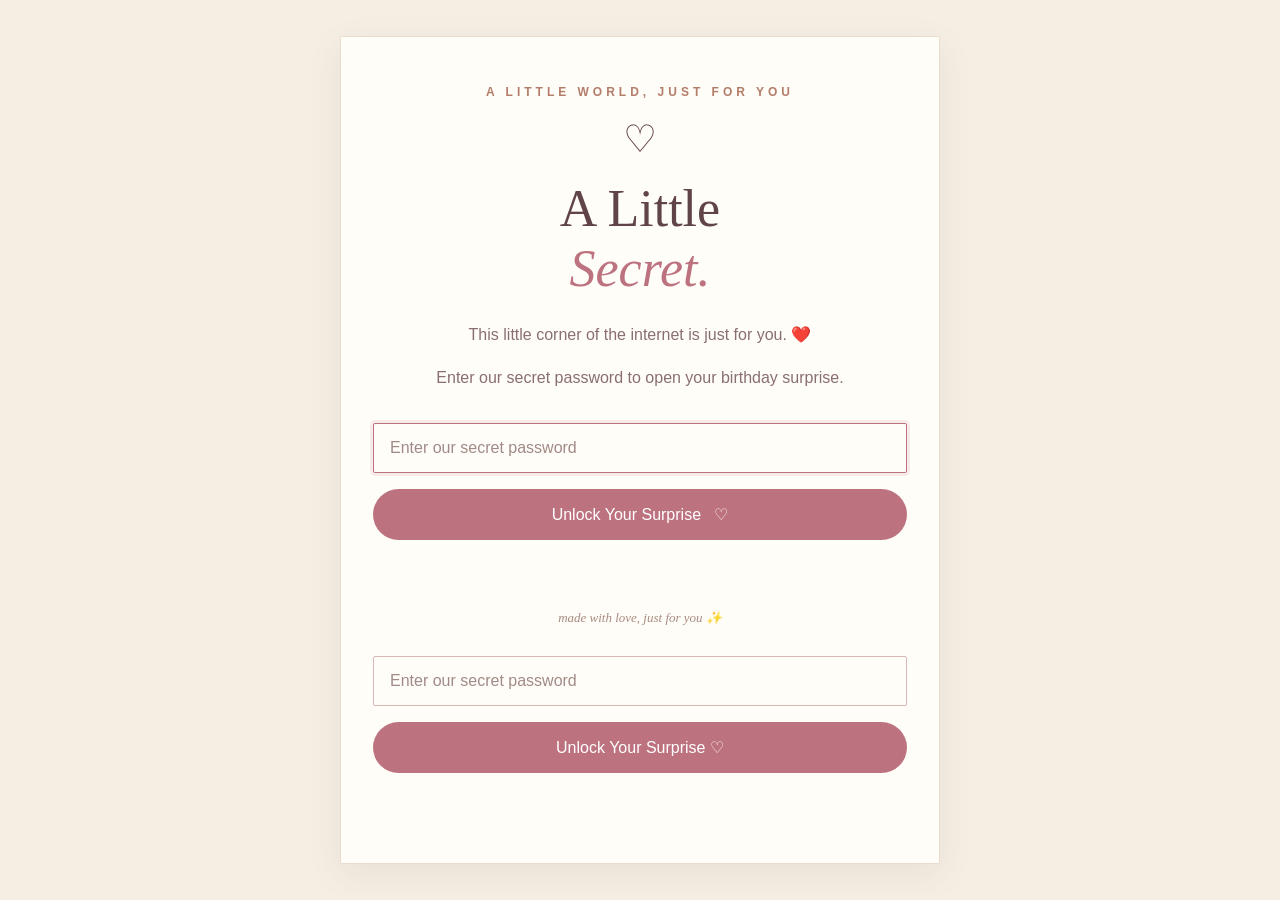
==== public/password.html @ 84b8db9a "Add birthday password protection" ====
<!DOCTYPE html>
<html lang="en">
<head>
  <meta charset="UTF-8">
  <meta name="viewport" content="width=device-width, initial-scale=1.0">

  <title>A Little Secret ❤️</title>

  <style>
    * {
      box-sizing: border-box;
    }

    body {
      margin: 0;
      min-height: 100vh;
      display: flex;
      align-items: center;
      justify-content: center;
      padding: 24px;

      font-family: Georgia, "Times New Roman", serif;
      color: #604448;

      background: #F5EEE2;
    }

    .card {
      width: 100%;
      max-width: 600px;
      padding: 48px 32px;
      text-align: center;

      background: #FFFDF8;
      border: 1px solid #E8DCCE;
      border-radius: 2px;

      box-shadow: 0 10px 35px rgba(96, 68, 72, 0.08);
    }

    .eyebrow {
      margin-bottom: 18px;
      color: #B47D6A;
      font-family: Arial, sans-serif;
      font-size: 12px;
      font-weight: 600;
      letter-spacing: 4px;
      text-transform: uppercase;
    }

    .heart {
      margin-bottom: 18px;
      font-size: 38px;
    }

    h1 {
      margin: 0 0 22px;
      color: #604448;
      font-size: clamp(36px, 8vw, 52px);
      font-weight: normal;
      line-height: 1.15;
    }

    h1 span {
      color: #BD737F;
      font-style: italic;
    }

    p {
      margin: 14px 0;
      color: #896F6D;
      font-family: Arial, sans-serif;
      font-size: 16px;
      line-height: 1.8;
    }

    form {
      margin-top: 30px;
    }

    input {
      display: block;
      width: 100%;
      padding: 15px 16px;

      background: #FFFDF8;
      border: 1px solid #D7B8B4;
      border-radius: 2px;

      color: #604448;
      font-family: Arial, sans-serif;
      font-size: 16px;
      outline: none;

      transition: border-color 0.2s, box-shadow 0.2s;
    }

    input::placeholder {
      color: #A18A85;
    }

    input:focus {
      border-color: #BD737F;
      box-shadow: 0 0 0 3px rgba(189, 115, 127, 0.13);
    }

    button {
      display: block;
      width: 100%;
      margin-top: 16px;
      padding: 16px;

      background: #BD737F;
      border: none;
      border-radius: 40px;

      color: white;
      font-family: Arial, sans-serif;
      font-size: 16px;
      font-weight: 500;

      cursor: pointer;
      transition: background 0.2s, transform 0.2s;
    }

    button:hover {
      background: #A96170;
      transform: translateY(-1px);
    }

    button:focus-visible {
      outline: 2px solid #604448;
      outline-offset: 4px;
    }

    #message {
      min-height: 24px;
      margin-top: 18px;
      color: #A96170;
      font-family: Arial, sans-serif;
      font-size: 14px;
      line-height: 1.5;
    }

    .footer {
      margin-top: 28px;
      color: #A88B80;
      font-size: 13px;
      font-style: italic;
    }

    @media (max-width: 480px) {
      .card {
        padding: 36px 22px;
      }

      p {
        font-size: 15px;
      }
    }
  </style>
</head>

<body>
  <main class="card">

    <div class="eyebrow">A little world, just for you</div>

    <div class="heart">♡</div>

    <h1>
      A Little<br>
      <span>Secret.</span>
    </h1>

    <p>
      This little corner of the internet is just for you. ❤️
    </p>

    <p>
      Enter our secret password to open your birthday surprise.
    </p>

    <form id="password-form">
      <input
        id="password"
        type="password"
        placeholder="Enter our secret password"
        autocomplete="current-password"
        required
        autofocus
      >

      <button type="submit">
        Unlock Your Surprise &nbsp; ♡
      </button>
    </form>

    <div id="message" role="status" aria-live="polite"></div>

    <div class="footer">
      made with love, just for you ✨
    </div>

<form id="password-form" method="post" action="/__birthday-login">
  <input
    id="password"
    type="password"
    name="password"
    placeholder="Enter our secret password"
    autocomplete="current-password"
    required
  >
  <button type="submit">Unlock Your Surprise ♡</button>
</form>

<div id="message" role="status" aria-live="polite"></div>
  

  </main>

  
</body>
</html>
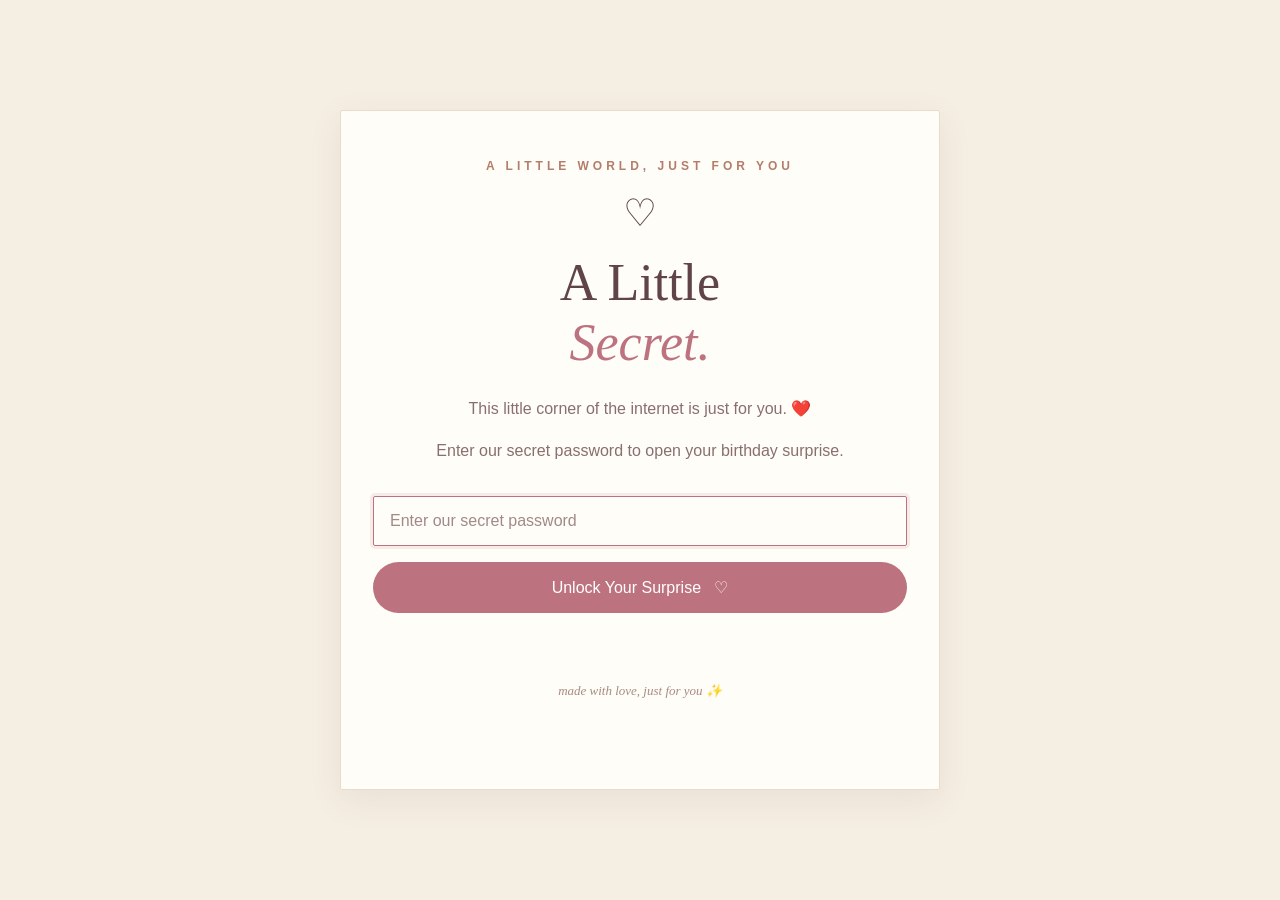
==== commit a1819e3a: "Remove duplicate password form" ====
--- a/public/password.html
+++ b/public/password.html
@@ -203,17 +203,7 @@
       made with love, just for you ✨
     </div>
 
-<form id="password-form" method="post" action="/__birthday-login">
-  <input
-    id="password"
-    type="password"
-    name="password"
-    placeholder="Enter our secret password"
-    autocomplete="current-password"
-    required
-  >
-  <button type="submit">Unlock Your Surprise ♡</button>
-</form>
+
 
 <div id="message" role="status" aria-live="polite"></div>
   
